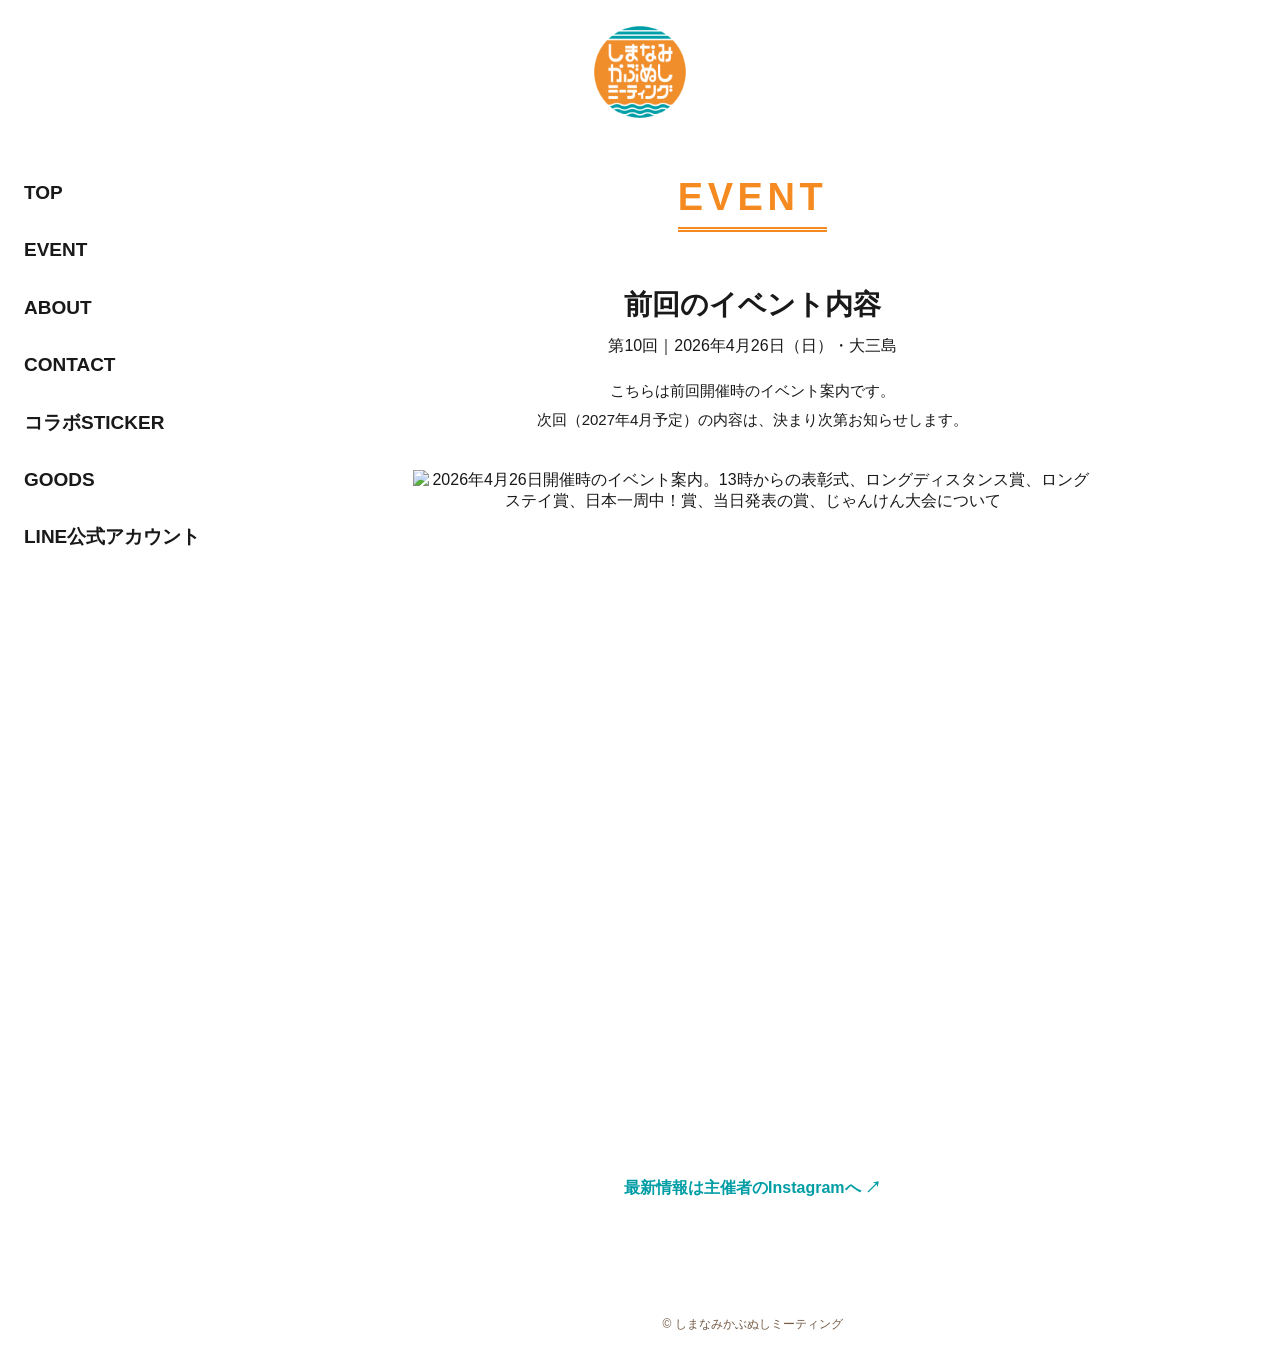
==== event.html @ d7fd3b46 "Add files via upload" ====
<!doctype html>
<html lang="ja">
<head>
  <meta charset="utf-8">
  <meta name="viewport" content="width=device-width, initial-scale=1">
  <meta name="description" content="しまなみかぶぬしミーティングのイベント案内。前回2026年4月26日のイベント内容を掲載しています。">
  <title>EVENT｜しまなみかぶぬしミーティング</title>
  <link rel="icon" href="images/meeting-logo.png">
  <link rel="stylesheet" href="style.css">
  <style>
    /* EVENTページ専用。既存のstyle.cssは変更しません */
    .event-page-heading { text-align: center; padding: 56px 20px 16px; }
    .event-page-heading h1 { display: table; margin: 0 auto; padding: 0 0 8px; border-bottom: 5px double #f58b20; color: #f58b20; font-size: clamp(28px, 3vw, 38px); font-weight: 900; letter-spacing: .12em; }
    .event-body { width: min(100%, 900px); margin: 0 auto; padding: 24px 28px 85px; text-align: center; }
    .event-body h2 { margin: 14px 0 12px; font-size: clamp(21px, 2.5vw, 28px); font-weight: 800; }
    .event-date { margin: 0 0 20px; font-size: 16px; }
    .event-notice { margin: 0 auto 36px; line-height: 1.9; font-size: 15px; }
    .event-poster { display: block; width: min(100%, 680px); height: auto; margin: 0 auto; }
    .event-link { display: inline-block; margin-top: 28px; color: #009da5; font-weight: 700; text-decoration: none; }
    .event-link:hover, .event-link:focus-visible { color: #f58b20; text-decoration: underline; }
    .event-page-footer { text-align: center; padding: 32px 12px; font-size: 12px; color: #755b45; }
    .event-top-link { display: block; width: fit-content; margin: 24px auto 0; text-decoration: none; }
    .event-top-link img { display: block; width: 96px; max-width: 100%; height: auto; }
    @media (max-width: 700px) {
      .event-page-heading { padding-top: 38px; }
      .event-body { padding: 20px 16px 55px; }
      .event-notice { margin-bottom: 24px; }
      .event-top-link img { width: 76px; }
    }
  </style>
</head>
<body>
  <a class="event-top-link" href="index.html" aria-label="トップページへ戻る">
    <img src="images/meeting-logo.png" alt="しまなみかぶぬしミーティング">
  </a>
  <div class="below-hero">
    <aside class="sidebar">
      <nav aria-label="サイトメニュー">
        <a href="index.html#top">TOP</a>
        <a href="event.html" aria-current="page">EVENT</a>
        <a href="index.html#about">ABOUT</a>
        <a href="index.html#contact">CONTACT</a>
        <a href="https://cubnushi-sticker-station.r93u12i.workers.dev/">コラボSTICKER</a>
        <a href="index.html#goods">GOODS</a>
        <a href="https://lin.ee/qcc9q6A" target="_blank" rel="noopener noreferrer">LINE公式アカウント</a>
      </nav>
    </aside>
    <main class="content">
      <header class="event-page-heading"><h1>EVENT</h1></header>
      <section class="event-body" aria-labelledby="previous-event-title">
        <h2 id="previous-event-title">前回のイベント内容</h2>
        <p class="event-date">第10回｜2026年4月26日（日）・大三島</p>
        <p class="event-notice">こちらは前回開催時のイベント案内です。<br>次回（2027年4月予定）の内容は、決まり次第お知らせします。</p>
        <img class="event-poster" src="images/event-2026.jpg" alt="2026年4月26日開催時のイベント案内。13時からの表彰式、ロングディスタンス賞、ロングステイ賞、日本一周中！賞、当日発表の賞、じゃんけん大会について" width="1724" height="1724">
        <a class="event-link" href="https://www.instagram.com/shimacubnushi_gori/" target="_blank" rel="noopener noreferrer">最新情報は主催者のInstagramへ ↗</a>
      </section>
      <footer class="event-page-footer">© しまなみかぶぬしミーティング</footer>
    </main>
  </div>
</body>
</html>
---- style.css ----
/* ==============================
   基本設定
============================== */

:root {
  --orange: #f58b20;
  --teal: #009da5;
  --beige: #ffffff;
  --ink: #191919;
}

* {
  box-sizing: border-box;
}

html {
  scroll-behavior: smooth;
}

body {
  margin: 0;
  background: #fff;
  color: var(--ink);
  font-family: Arial, "Hiragino Kaku Gothic ProN", "Noto Sans JP", sans-serif;
}


/* ==============================
   ヘッダー
============================== */

.hero {
  display: grid;
  grid-template-columns: 1fr 1fr;
}

.hero-left,
.hero-right {
  aspect-ratio: 1 / 1;
  min-width: 0;
}

.hero-left {
  display: grid;
  place-items: center;
  background: #fff;
}

.hero-left img {
  display: block;
  width: 100%;
  height: 100%;
  object-fit: contain;
}

.hero-right {
  display: flex;
  justify-content: center;
  align-items: center;
  background: var(--teal);
}

.hero-right img {
  display: block;
  width: 30%;
  max-width: 220px;
  height: auto;
  background: #fff;
  padding: 8px;
  border-radius: 50%;
}


/* ==============================
   サイドメニュー・本文
============================== */

.below-hero {
  display: grid;
  grid-template-columns: 225px minmax(0, 1fr);
  align-items: start;
}

.sidebar {
  background: #fff;
  padding: 58px 24px;
  position: sticky;
  top: 0;
}

.sidebar nav {
  display: flex;
  flex-direction: column;
  gap: 27px;
}

.sidebar a {
  color: #191919;
  font-size: 19px;
  font-weight: 800;
  text-decoration: none;
  line-height: 1.6;
  transition: color .15s ease;
}

.sidebar a:hover,
.sidebar a:focus-visible {
  color: var(--orange);
}

.content {
  min-width: 0;
}


/* ==============================
   次回開催
============================== */

.next-event {
  padding: 62px 20px 56px;
  text-align: center;
}

.next-event h1 {
  font-size: clamp(25px, 3vw, 34px);
  font-weight: 800;
  letter-spacing: .12em;
  margin: 0 0 16px;
}

.next-event p {
  font-size: clamp(23px, 3vw, 34px);
  font-weight: 700;
  color: #fa650e;
  margin: 0;
}


/* ==============================
   歴代ステッカー
============================== */

.gallery {
  background: #fff;
  padding: 48px 12px 65px;
}

.gallery h2 {
  margin: 0;
  font-size: clamp(25px, 3vw, 34px);
  font-weight: 800;
  text-align: center;
  letter-spacing: .09em;
}

.gallery-lead {
  margin: 9px 0 38px;
  text-align: center;
  font-size: 13px;
}

.sticker-grid {
  display: grid;
  grid-template-columns: repeat(5, minmax(0, 1fr));
  column-gap: 8px;
  row-gap: 24px;
}

.sticker-card {
  min-width: 0;
  text-align: center;
}

.sticker-image-button {
  display: block;
  width: 100%;
  border: 0;
  padding: 0;
  background: transparent;
  cursor: pointer;
  position: relative;
  border-radius: 50%;
}

.sticker-image-button img {
  display: block;
  width: 100%;
  aspect-ratio: 1 / 1;
  object-fit: contain;
  border-radius: 50%;
}

.sticker-date-overlay {
  position: absolute;
  inset: 0;
  border-radius: 50%;
  display: flex;
  justify-content: center;
  align-items: center;
  padding: 12px;
  flex-direction: column;
  gap: 7px;
  text-align: center;
  background: rgb(0 0 0 / 72%);
  color: #fff;
  font-size: clamp(10px, 1.1vw, 14px);
  opacity: 0;
  pointer-events: none;
  transition: opacity .2s ease;
}

.sticker-image-button:hover .sticker-date-overlay,
.sticker-image-button:focus-visible .sticker-date-overlay {
  opacity: 1;
}

.sticker-dots {
  min-height: 24px;
  display: flex;
  align-items: center;
  justify-content: center;
  gap: 9px;
  margin: 6px 0 0;
}

.sticker-dot {
  width: 9px;
  height: 9px;
  border: 0;
  border-radius: 50%;
  background: #cfc8b8;
  padding: 0;
  cursor: pointer;
}

.sticker-dot[aria-pressed="true"] {
  background: #00566a;
}


/* ==============================
   各セクション共通
============================== */

.info {
  max-width: 900px;
  margin: auto;
  padding: 46px 28px;
  border-bottom: 1px solid #eee5da;
}

.info h2 {
  color: var(--teal);
  font-size: clamp(25px, 3vw, 34px);
  font-weight: 800;
  letter-spacing: .08em;
}

.info p {
  font-size: 15px;
  line-height: 1.8;
}


/* ==============================
   ABOUT・CONTACT 共通見出し
============================== */

#about > h2,
#contact > h2 {
  color: var(--orange);
  font-size: clamp(28px, 3vw, 38px);
  font-weight: 900;
  letter-spacing: .12em;
  text-align: center;
  width: fit-content;
  margin: 0 auto 48px;
  padding-bottom: 8px;
  border-bottom: 5px double var(--orange);
}


/* ==============================
   ABOUT
============================== */

#about h3 {
  line-height: 1.6;
}


/* ==============================
   CONTACT
============================== */

#contact {
  text-align: center;
}

#contact > h3 {
  margin: 0 0 18px;
  font-size: clamp(19px, 2.5vw, 27px);
  font-weight: 700;
  line-height: 1.5;
}

#contact > p {
  margin: 18px 0 32px;
}

#contact > a {
  display: block;
  width: min(100%, 340px);
  margin: 0 auto;
  line-height: 0;
}

#contact > a img {
  display: block;
  width: 100%;
  height: auto;
  transition: opacity .2s ease;
}

#contact > a:hover img,
#contact > a:focus-visible img {
  opacity: .8;
}


/* ==============================
   フッター
============================== */

footer {
  text-align: center;
  padding: 35px 12px;
  font-size: 12px;
  color: #755b45;
}


/* ==============================
   チラシのポップアップ
============================== */

.flyer-dialog {
  width: min(92vw, 740px);
  max-height: 92vh;
  border: none;
  border-radius: 6px;
  padding: 20px;
  box-shadow: 0 12px 60px rgb(0 0 0 / 20%);
}

.flyer-dialog::backdrop {
  background: rgb(0 0 0 / 70%);
}

.dialog-header {
  display: flex;
  justify-content: flex-end;
  align-items: center;
  gap: 15px;
}

.dialog-header h2 {
  font-size: 17px;
  margin: 0;
}

.dialog-header button {
  font-size: 32px;
  line-height: 1;
  border: 0;
  background: none;
  cursor: pointer;
}

.dialog-date {
  margin: 8px 0 15px;
  font-size: 13px;
}

.flyer-dialog img {
  display: block;
  width: 100%;
  height: auto;
  max-height: 70vh;
  object-fit: contain;
}


/* ==============================
   スマートフォン
============================== */

@media (max-width: 700px) {

  .hero {
    grid-template-columns: 1fr;
  }

  .hero-right img {
    width: 34%;
    padding: 6px;
  }

  .below-hero {
    grid-template-columns: 1fr;
  }

  .sidebar {
    position: static;
    padding: 16px;
    border-bottom: 1px solid #f1e7dd;
  }

  .sidebar nav {
    flex-direction: row;
    flex-wrap: wrap;
    gap: 12px 18px;
  }

  .sidebar a {
    font-size: 16px;
    font-weight: 800;
  }

  .next-event {
    padding: 42px 12px;
  }

  .gallery {
    padding: 35px 10px 45px;
  }

  .sticker-grid {
    grid-template-columns: repeat(2, minmax(0, 1fr));
    gap: 22px 8px;
  }

  .sticker-date-overlay {
    font-size: 12px;
  }

  .info {
    padding: 42px 18px;
  }

  #about > h2,
  #contact > h2 {
    margin-bottom: 40px;
  }

  #contact > a {
    width: min(88%, 330px);
  }
}

/* NEXT MEETING：最新情報への案内 */
.next-event-info {
  margin-top: 28px;
  text-align: center;
}

.next-event-info p {
  margin: 0 0 10px;
  color: #191919;
  font-size: 14px;
  font-weight: 400;
  line-height: 1.8;
}

.next-event-info a {
  color: #009da5;
  font-size: 15px;
  font-weight: 700;
  text-decoration: none;
}

.next-event-info a:hover {
  color: #f58b20;
  text-decoration: underline;
}

/* ==============================
   セクション間の波線
============================== */

.next-event::after,
.gallery::after,
#about::after {
  content: "";
  display: block;
  width: min(65%, 320px);
  height: 18px;
  margin: 55px auto 0;

  background-image: url("data:image/svg+xml,%3Csvg xmlns='http://www.w3.org/2000/svg' width='60' height='18' viewBox='0 0 60 18'%3E%3Cpath d='M0 9 Q15 1 30 9 T60 9' fill='none' stroke='%23009da5' stroke-width='2.5'/%3E%3C/svg%3E");
  background-repeat: repeat-x;
  background-position: center;
}

/* セクション下の通常の区切り線を削除 */
.next-event,
.gallery,
#about {
  border-bottom: none;
}

/* スマートフォン */
@media (max-width: 700px) {
  .next-event::after,
  .gallery::after,
  #about::after {
    width: min(70%, 240px);
    margin-top: 40px;
  }
}

/* ==============================
   ヘッダー下：走るカブ
============================== */

.cub-animation {
  width: 100%;
  height: 130px;
  overflow: hidden;
  background-color: #fff;
  background-image: url("images/shop-TOPイラスト.png");
  background-repeat: repeat-x;
  background-size: auto 105px;
  background-position: 0 center;

  animation: cub-running 30s linear infinite;
}

/* 左から右へ流れる */
@keyframes cub-running {
  from {
    background-position: 0 center;
  }
  to {
    background-position: 1014px center;
  }
}

/* スマートフォン */
@media (max-width: 700px) {
  .cub-animation {
    height: 90px;
    background-size: auto 70px;
    animation-name: cub-running-mobile;
  }

  @keyframes cub-running-mobile {
    from {
      background-position: 0 center;
    }
    to {
      background-position: 679.2px center;
    }
  }
}

/* 動きを減らす設定の方には静止表示 */
@media (prefers-reduced-motion: reduce) {
  .cub-animation {
    animation: none;
  }
}
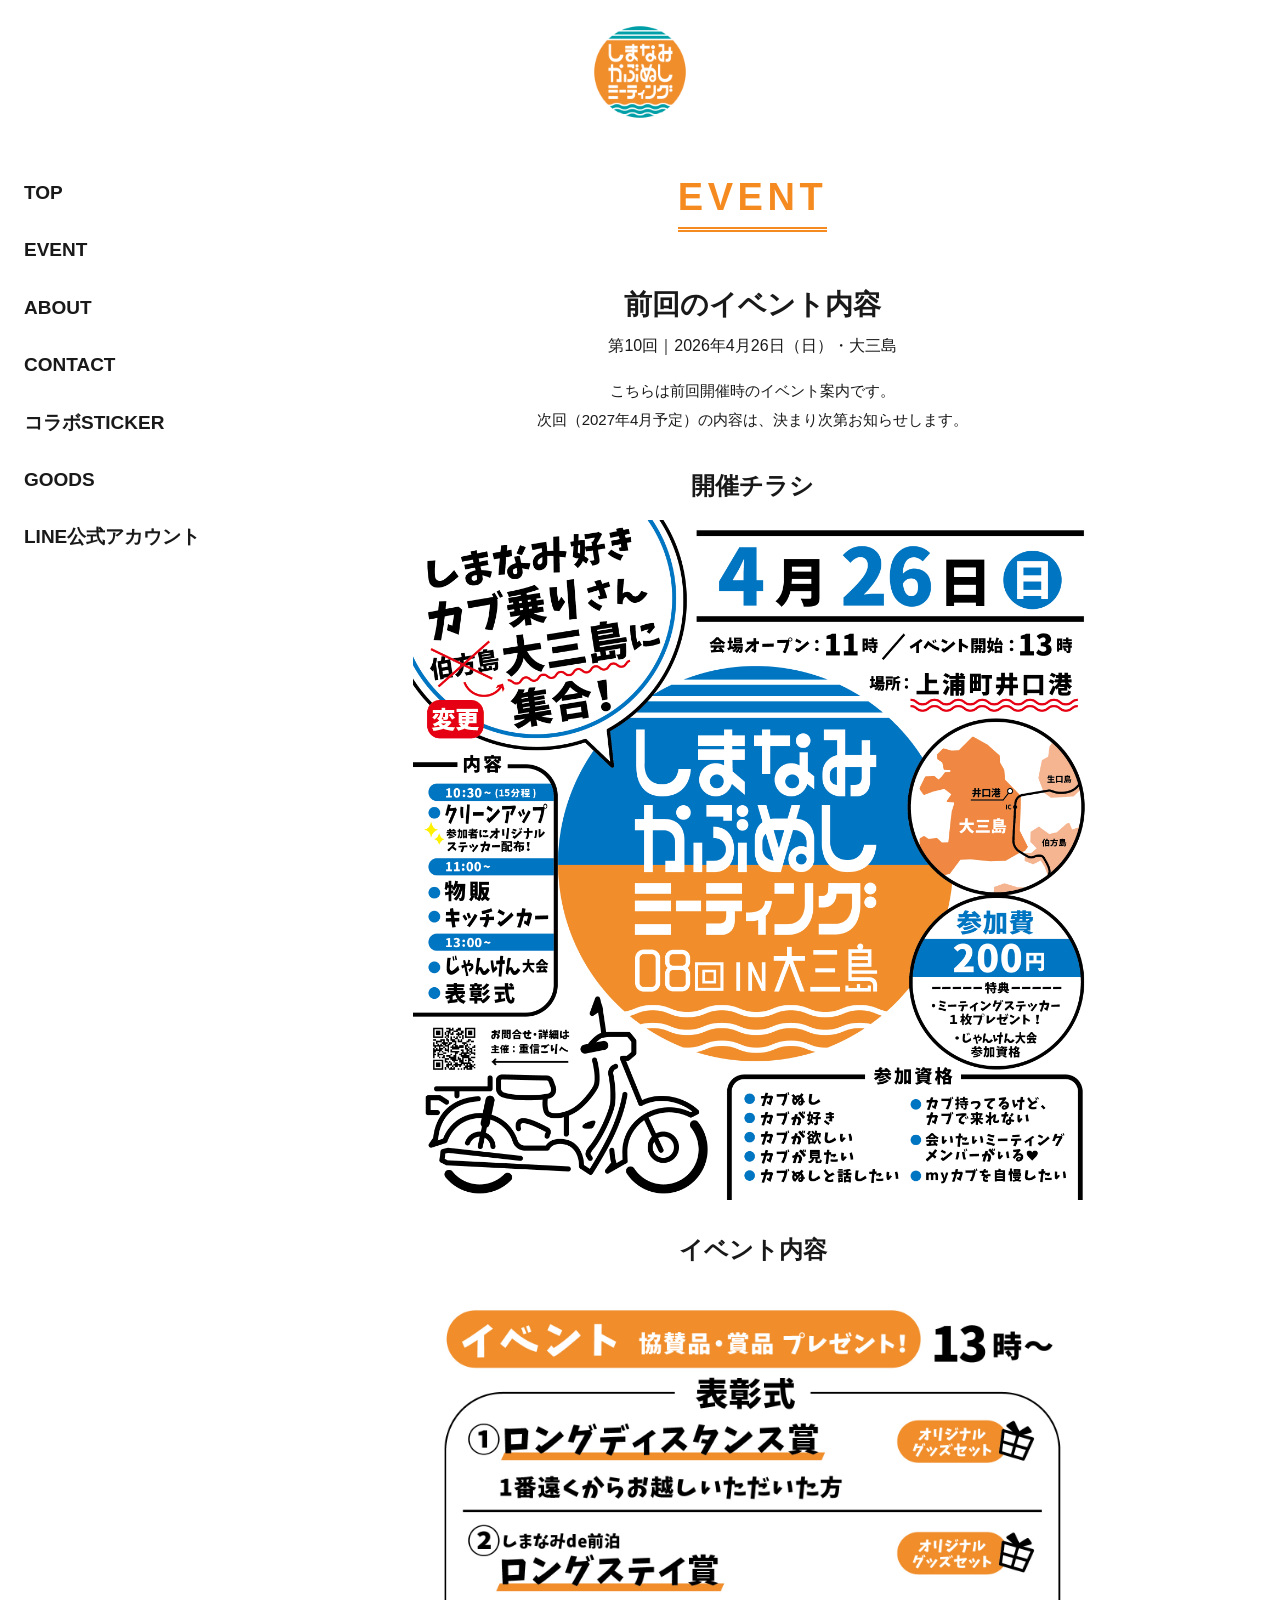
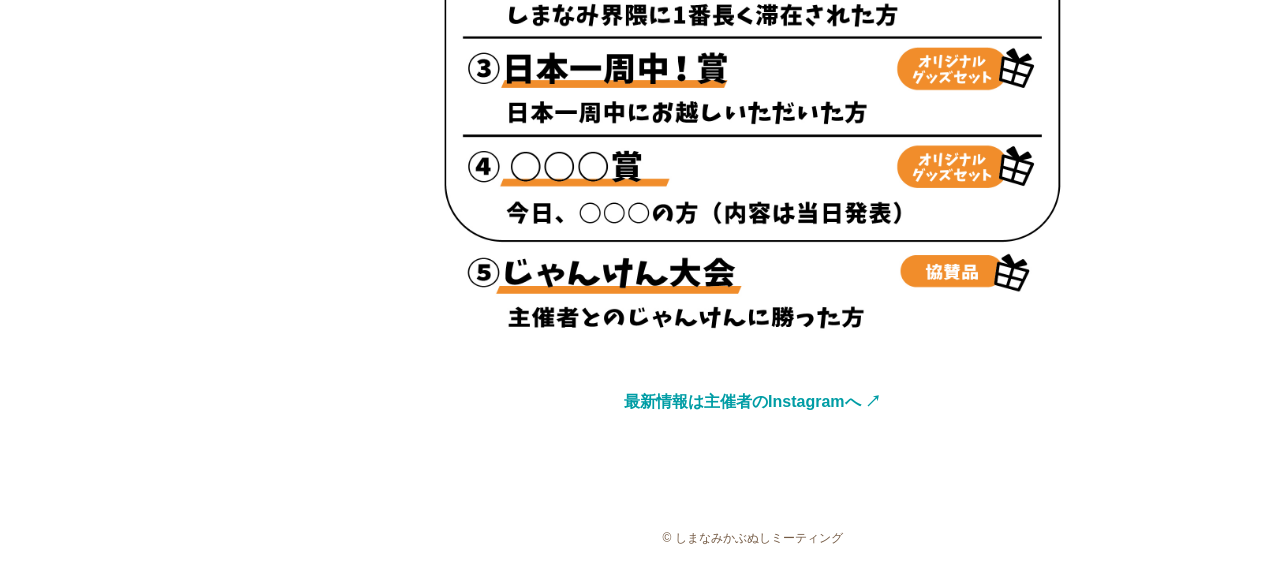
==== commit 4efb3ac0: "Add files via upload" ====
--- a/event.html
+++ b/event.html
@@ -15,6 +15,7 @@
     .event-body h2 { margin: 14px 0 12px; font-size: clamp(21px, 2.5vw, 28px); font-weight: 800; }
     .event-date { margin: 0 0 20px; font-size: 16px; }
     .event-notice { margin: 0 auto 36px; line-height: 1.9; font-size: 15px; }
+    .event-image-heading { margin: 34px 0 18px; font-size: clamp(18px, 2vw, 24px); font-weight: 800; }
     .event-poster { display: block; width: min(100%, 680px); height: auto; margin: 0 auto; }
     .event-link { display: inline-block; margin-top: 28px; color: #009da5; font-weight: 700; text-decoration: none; }
     .event-link:hover, .event-link:focus-visible { color: #f58b20; text-decoration: underline; }
@@ -51,6 +52,9 @@
         <h2 id="previous-event-title">前回のイベント内容</h2>
         <p class="event-date">第10回｜2026年4月26日（日）・大三島</p>
         <p class="event-notice">こちらは前回開催時のイベント案内です。<br>次回（2027年4月予定）の内容は、決まり次第お知らせします。</p>
+        <h3 class="event-image-heading">開催チラシ</h3>
+        <img class="event-poster" src="images/flyer08.jpg" alt="第10回しまなみかぶぬしミーティング（2026年4月26日・大三島）の開催チラシ" loading="lazy">
+        <h3 class="event-image-heading">イベント内容</h3>
         <img class="event-poster" src="images/event-2026.jpg" alt="2026年4月26日開催時のイベント案内。13時からの表彰式、ロングディスタンス賞、ロングステイ賞、日本一周中！賞、当日発表の賞、じゃんけん大会について" width="1724" height="1724">
         <a class="event-link" href="https://www.instagram.com/shimacubnushi_gori/" target="_blank" rel="noopener noreferrer">最新情報は主催者のInstagramへ ↗</a>
       </section>
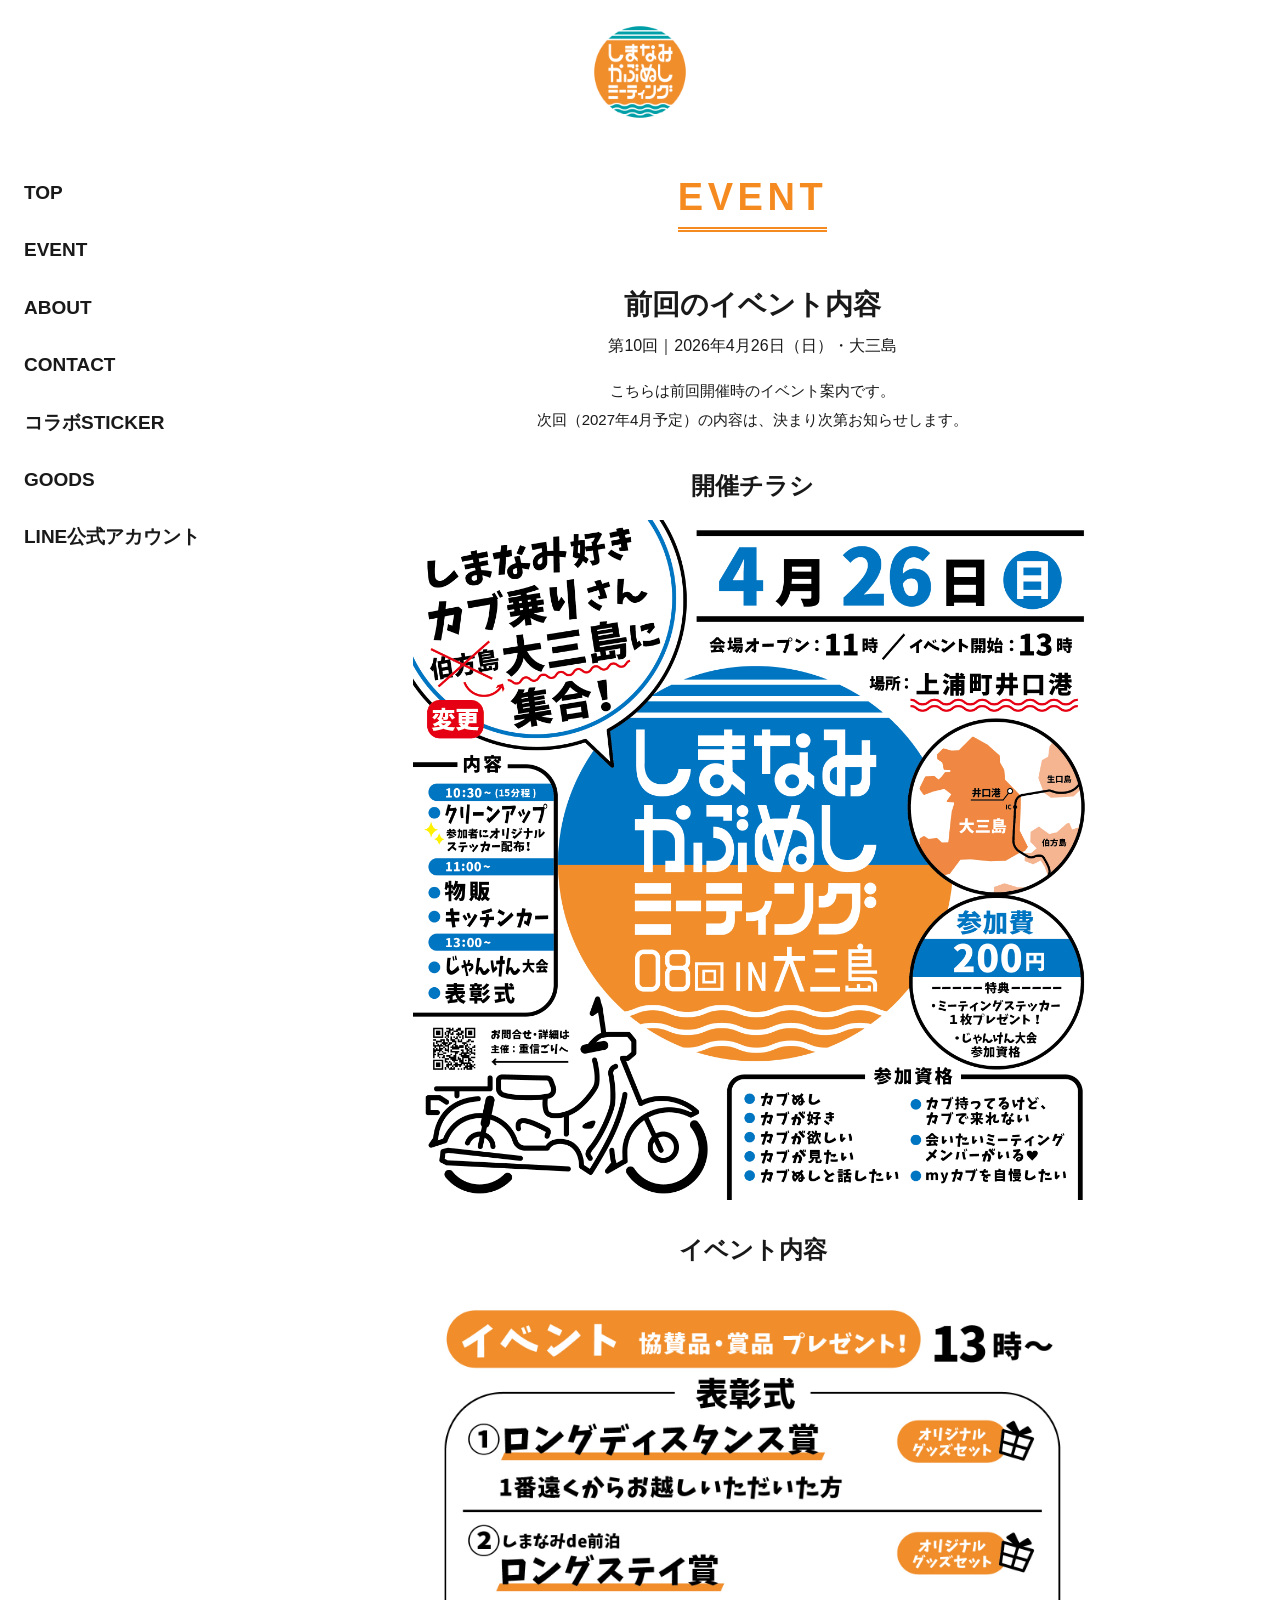
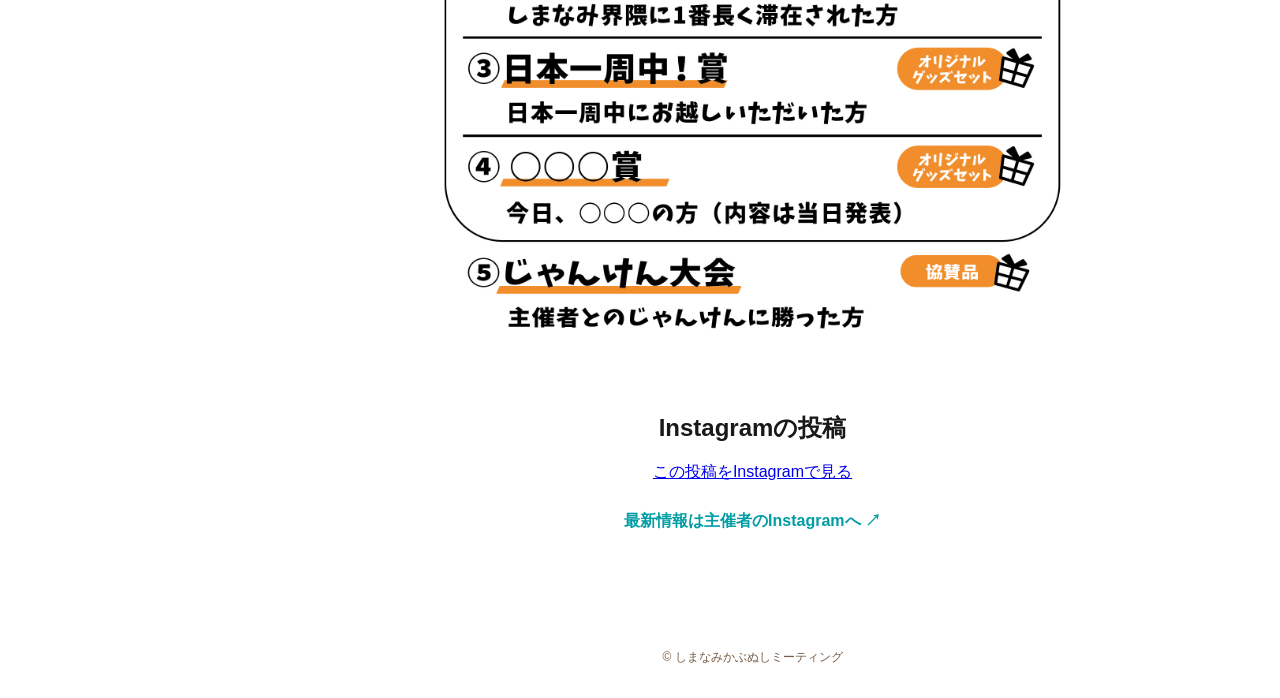
==== commit fa10514f: "Add files via upload" ====
--- a/event.html
+++ b/event.html
@@ -17,6 +17,8 @@
     .event-notice { margin: 0 auto 36px; line-height: 1.9; font-size: 15px; }
     .event-image-heading { margin: 34px 0 18px; font-size: clamp(18px, 2vw, 24px); font-weight: 800; }
     .event-poster { display: block; width: min(100%, 680px); height: auto; margin: 0 auto; }
+    .event-instagram { margin: 48px auto 0; max-width: 540px; text-align: center; }
+    .event-instagram .instagram-media { margin: 0 auto !important; }
     .event-link { display: inline-block; margin-top: 28px; color: #009da5; font-weight: 700; text-decoration: none; }
     .event-link:hover, .event-link:focus-visible { color: #f58b20; text-decoration: underline; }
     .event-page-footer { text-align: center; padding: 32px 12px; font-size: 12px; color: #755b45; }
@@ -56,10 +58,17 @@
         <img class="event-poster" src="images/flyer08.jpg" alt="第10回しまなみかぶぬしミーティング（2026年4月26日・大三島）の開催チラシ" loading="lazy">
         <h3 class="event-image-heading">イベント内容</h3>
         <img class="event-poster" src="images/event-2026.jpg" alt="2026年4月26日開催時のイベント案内。13時からの表彰式、ロングディスタンス賞、ロングステイ賞、日本一周中！賞、当日発表の賞、じゃんけん大会について" width="1724" height="1724">
+        <section class="event-instagram" aria-labelledby="event-instagram-title">
+          <h3 id="event-instagram-title" class="event-image-heading">Instagramの投稿</h3>
+          <blockquote class="instagram-media" data-instgrm-captioned data-instgrm-permalink="https://www.instagram.com/p/DXmL7_Nk5vP/" data-instgrm-version="14" style="background:#fff; border:0; border-radius:3px; margin:0 auto; max-width:540px; min-width:0; width:100%; padding:0;">
+            <a href="https://www.instagram.com/p/DXmL7_Nk5vP/" target="_blank" rel="noopener noreferrer">この投稿をInstagramで見る</a>
+          </blockquote>
+        </section>
         <a class="event-link" href="https://www.instagram.com/shimacubnushi_gori/" target="_blank" rel="noopener noreferrer">最新情報は主催者のInstagramへ ↗</a>
       </section>
       <footer class="event-page-footer">© しまなみかぶぬしミーティング</footer>
     </main>
   </div>
+  <script async src="https://www.instagram.com/embed.js"></script>
 </body>
 </html>
